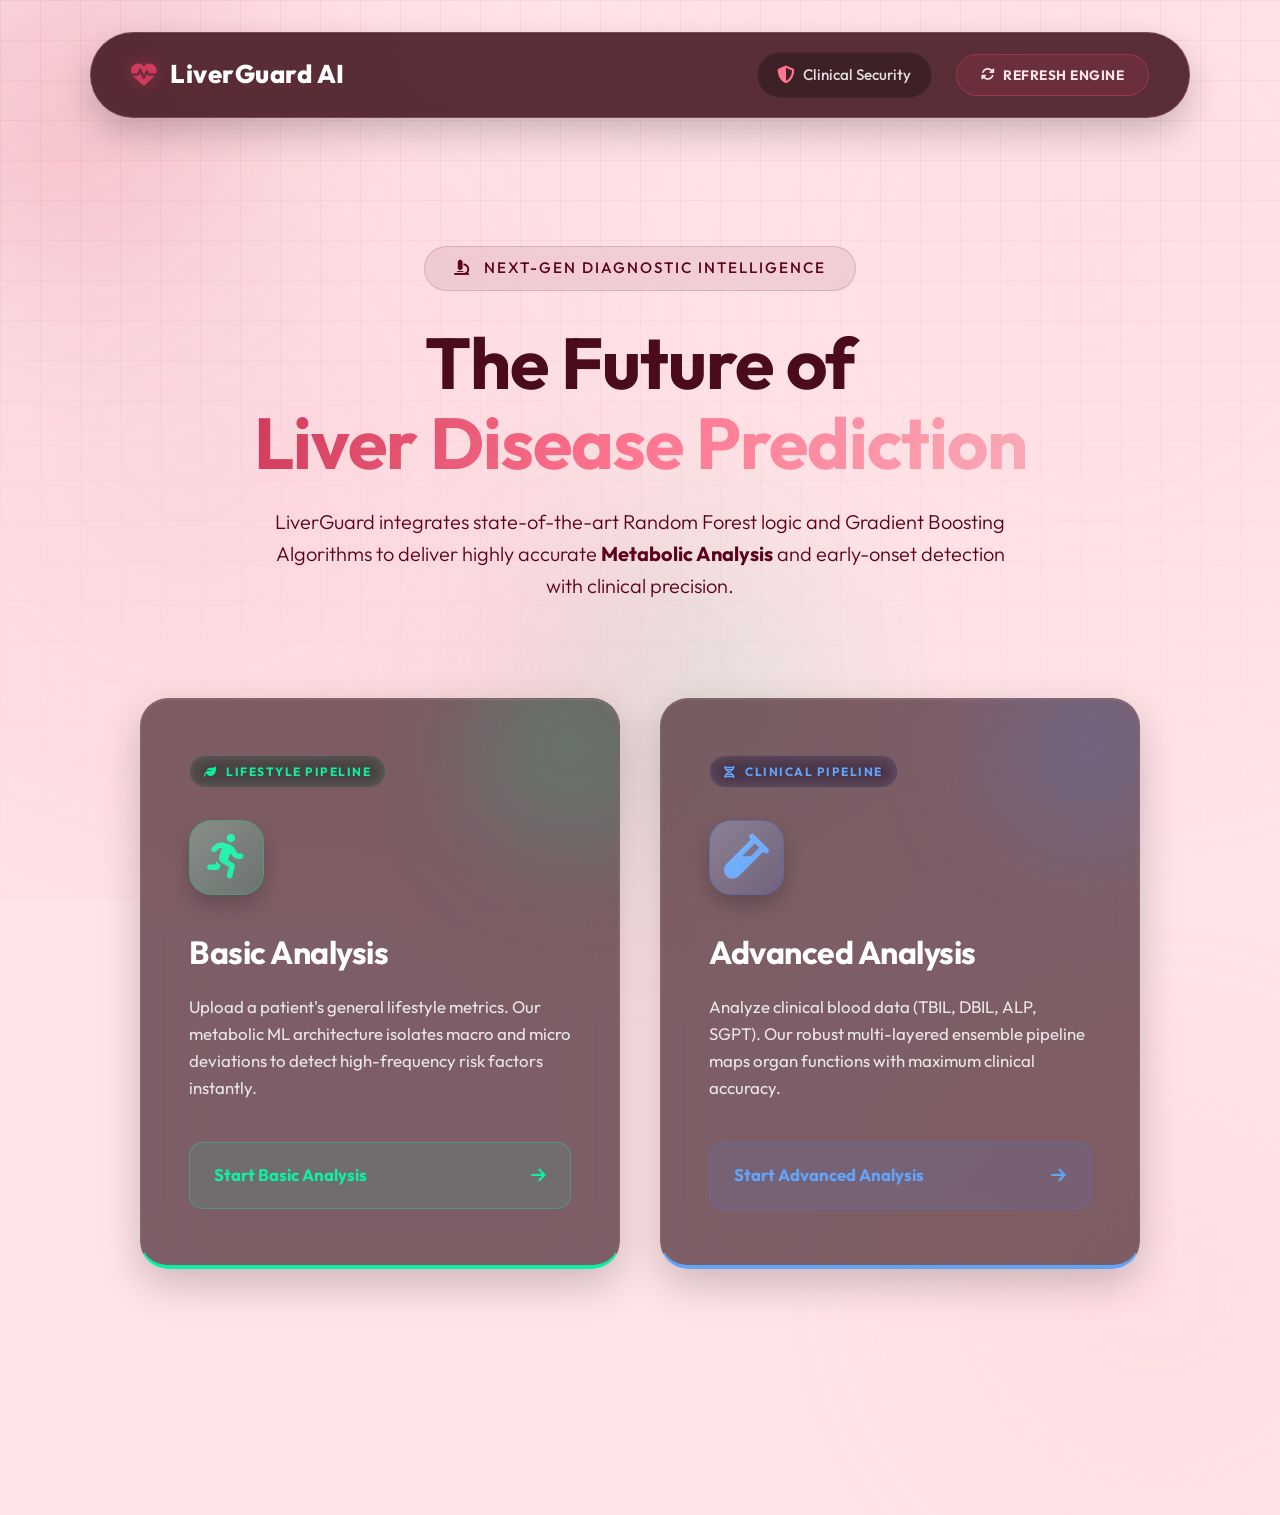
==== templates/index.html @ 9c4d7ac1 "Initial commit" ====
<!DOCTYPE html>
<html lang="en">

<head>
    <meta charset="UTF-8">
    <meta name="viewport" content="width=device-width, initial-scale=1.0">
    <title>LiverAI v2.0 - NeuroGuard Theme</title>
    <link href="https://fonts.googleapis.com/css2?family=Outfit:wght@300;400;500;600;700&display=swap" rel="stylesheet">
    <link rel="stylesheet" href="https://cdnjs.cloudflare.com/ajax/libs/font-awesome/6.4.0/css/all.min.css">
    <style>
        :root {
            --bg-main: #ffe4e8;
            --bg-dark: #5c001e;
            --card-bg: rgba(60, 15, 25, 0.95);
            --border-glass: rgba(255, 182, 193, 0.3);
            --accent: #d03b5b;
            --text-white: #ffffff;
            --text-muted: rgba(255, 255, 255, 0.85);
        }

        * {
            margin: 0;
            padding: 0;
            box-sizing: border-box;
            font-family: 'Outfit', sans-serif;
        }

        body {
            background: var(--bg-main);
            color: #4a0c1a;
            line-height: 1.6;
            overflow-x: hidden;
            position: relative;
        }

        .bg-mesh {
            position: fixed;
            top: 0;
            left: 0;
            width: 100vw;
            height: 100vh;
            background:
                radial-gradient(circle at 15% 50%, rgba(208, 59, 91, 0.08) 0%, transparent 50%),
                radial-gradient(circle at 85% 30%, rgba(255, 182, 193, 0.1) 0%, transparent 50%);
            z-index: -2;
            pointer-events: none;
        }

        .bg-grid {
            position: fixed;
            top: 0;
            left: 0;
            right: 0;
            bottom: 0;
            background-image:
                linear-gradient(rgba(208, 59, 91, 0.07) 1px, transparent 1px),
                linear-gradient(90deg, rgba(208, 59, 91, 0.07) 1px, transparent 1px);
            background-size: 40px 40px;
            z-index: -1;
            mask-image: linear-gradient(to bottom, black 0%, transparent 100%);
            -webkit-mask-image: linear-gradient(to bottom, black 0%, transparent 100%);
            pointer-events: none;
        }

        /* Floating Data Particles */
        .particles-container {
            position: fixed;
            top: 0;
            left: 0;
            width: 100vw;
            height: 100vh;
            overflow: hidden;
            z-index: 0;
            pointer-events: none;
        }

        .data-particle {
            position: absolute;
            color: rgba(208, 59, 91, 0.2);
            font-size: 1.5rem;
            animation: driftUp 15s infinite linear;
            bottom: -50px;
        }

        @keyframes driftUp {
            0% {
                transform: translateY(0) rotate(0deg);
                opacity: 0;
            }

            10% {
                opacity: 1;
            }

            90% {
                opacity: 1;
            }

            100% {
                transform: translateY(-110vh) rotate(360deg);
                opacity: 0;
            }
        }


        .orb {
            position: absolute;
            border-radius: 50%;
            filter: blur(90px);
            z-index: 0;
            animation: float 12s infinite alternate ease-in-out;
            opacity: 0.4;
            pointer-events: none;
        }

        .orb-1 {
            width: 350px;
            height: 350px;
            background: rgba(208, 59, 91, 0.4);
            top: -100px;
            left: -100px;
        }

        .orb-2 {
            width: 450px;
            height: 450px;
            background: rgba(255, 182, 193, 0.25);
            bottom: -150px;
            right: -100px;
            animation-duration: 18s;
        }

        @keyframes float {
            0% {
                transform: translateY(0px) scale(1);
            }

            100% {
                transform: translateY(40px) scale(1.1);
            }
        }

        .container {
            max-width: 1200px;
            margin: 0 auto;
            padding: 2rem;
            position: relative;
            z-index: 10;
        }

        .top-nav {
            display: flex;
            justify-content: space-between;
            align-items: center;
            padding: 1.2rem 2.5rem;
            position: relative;
            z-index: 100;
            background: rgba(60, 15, 25, 0.85);
            backdrop-filter: blur(20px);
            -webkit-backdrop-filter: blur(20px);
            box-shadow: 0 15px 35px rgba(0, 0, 0, 0.2);
            border: 1px solid rgba(255, 182, 193, 0.2);
            border-radius: 100px;
            max-width: 1100px;
            margin: 2rem auto 2rem;
            transition: all 0.4s ease;
        }

        .top-nav:hover {
            border-color: rgba(208, 59, 91, 0.5);
            box-shadow: 0 20px 40px rgba(0, 0, 0, 0.3), 0 0 20px rgba(208, 59, 91, 0.1);
        }

        .nav-brand {
            font-size: 1.6rem;
            font-weight: 800;
            display: flex;
            align-items: center;
            gap: 0.8rem;
            letter-spacing: 0.5px;
            color: #fff;
        }

        .nav-brand i {
            color: var(--accent);
            filter: drop-shadow(0 0 8px rgba(208, 59, 91, 0.4));
        }

        .hero-section {
            text-align: center;
            padding: 4rem 2rem 2rem;
            position: relative;
            z-index: 10;
        }

        @keyframes fadeInDown {
            0% {
                opacity: 0;
                transform: translateY(-40px);
            }

            100% {
                opacity: 1;
                transform: translateY(0);
            }
        }

        @keyframes fadeInUp {
            0% {
                opacity: 0;
                transform: translateY(40px);
            }

            100% {
                opacity: 1;
                transform: translateY(0);
            }
        }

        .hero-badge {
            display: inline-block;
            background: rgba(74, 0, 24, 0.08);
            border: 1px solid rgba(74, 0, 24, 0.15);
            padding: 0.6rem 1.8rem;
            border-radius: 50px;
            color: var(--bg-dark);
            font-size: 0.95rem;
            font-weight: 500;
            letter-spacing: 2px;
            text-transform: uppercase;
            margin-bottom: 2rem;
            backdrop-filter: blur(5px);
            opacity: 0;
            animation: fadeInDown 1s ease-out 0.2s forwards;
        }

        .hero-title {
            font-size: 4.5rem;
            font-weight: 700;
            line-height: 1.1;
            margin-bottom: 1.5rem;
            color: #4a0c1a;
            letter-spacing: -1px;
            opacity: 0;
            animation: fadeInDown 1s ease-out 0.4s forwards;
        }

        .glow-text {
            background: linear-gradient(110deg, #d03b5b, #ff758f, #f9a8b6, #ff758f, #d03b5b);
            background-size: 200% auto;
            -webkit-background-clip: text;
            background-clip: text;
            color: transparent;
            text-shadow: none;
            display: inline-block;
            animation: textShine 4s linear infinite;
        }

        @keyframes textShine {
            to {
                background-position: 200% center;
            }
        }

        .hero-subtitle {
            font-size: 1.25rem;
            color: #5c001e;
            max-width: 750px;
            margin: 0 auto 4rem;
            line-height: 1.6;
            font-weight: 300;
            opacity: 0;
            animation: fadeInDown 1s ease-out 0.6s forwards;
        }

        .split-dashboard {
            display: grid;
            grid-template-columns: 1fr 1fr;
            gap: 2.5rem;
            position: relative;
            z-index: 10;
            max-width: 1000px;
            margin: 0 auto 4rem;
        }

        .decision-card {
            background: rgba(40, 5, 15, 0.6);
            backdrop-filter: blur(30px);
            -webkit-backdrop-filter: blur(30px);
            border: 1px solid rgba(255, 255, 255, 0.05);
            border-radius: 28px;
            padding: 3.5rem 3rem;
            text-align: left;
            transition: all 0.5s cubic-bezier(0.175, 0.885, 0.32, 1.275);
            cursor: pointer;
            box-shadow: 0 15px 40px rgba(0, 0, 0, 0.2), inset 0 1px 2px rgba(255, 255, 255, 0.1);
            text-decoration: none;
            display: flex;
            flex-direction: column;
            position: relative;
            overflow: hidden;
            opacity: 0;
            animation: fadeInUp 1s ease-out forwards;
        }

        .decision-card:nth-child(1) {
            animation-delay: 0.8s;
        }

        .decision-card:nth-child(2) {
            animation-delay: 1.0s;
        }

        .decision-card::before {
            content: '';
            position: absolute;
            top: -50px;
            right: -50px;
            width: 200px;
            height: 200px;
            border-radius: 50%;
            filter: blur(60px);
            z-index: 0;
            opacity: 0.5;
            transition: all 0.6s ease;
        }

        .decision-card>* {
            position: relative;
            z-index: 1;
        }

        .decision-card:hover {
            transform: translateY(-15px) scale(1.02);
            box-shadow: 0 30px 60px rgba(0, 0, 0, 0.4), inset 0 1px 3px rgba(255, 255, 255, 0.2);
        }

        .decision-card:hover::before {
            transform: scale(1.5);
            opacity: 0.8;
        }

        .decision-icon {
            font-size: 2.8rem;
            margin-bottom: 2rem;
            width: 75px;
            height: 75px;
            display: flex;
            justify-content: center;
            align-items: center;
            border-radius: 22px;
            transition: all 0.4s ease;
            box-shadow: 0 10px 20px rgba(0, 0, 0, 0.2);
            position: relative;
            overflow: hidden;
        }

        .decision-icon::after {
            content: '';
            position: absolute;
            top: 0;
            left: 0;
            right: 0;
            bottom: 0;
            background: linear-gradient(135deg, rgba(255, 255, 255, 0.2) 0%, transparent 100%);
        }

        .decision-badge {
            display: inline-block;
            padding: 6px 14px;
            border-radius: 50px;
            font-size: 0.75rem;
            font-weight: 700;
            letter-spacing: 1.5px;
            text-transform: uppercase;
            margin-bottom: 2rem;
            backdrop-filter: blur(10px);
            border: 1px solid rgba(255, 255, 255, 0.1);
            align-self: flex-start;
        }

        .decision-card h2 {
            font-size: 2rem;
            color: var(--text-white);
            margin-bottom: 1rem;
            font-weight: 700;
            letter-spacing: -0.5px;
        }

        .decision-card p {
            color: var(--text-muted);
            font-size: 1.05rem;
            line-height: 1.6;
            margin-bottom: 2.5rem;
            flex-grow: 1;
        }

        .card-basic {
            border-bottom: 4px solid #0df0a4;
        }

        .card-basic::before {
            background: rgba(13, 240, 164, 0.4);
        }

        .card-basic .decision-icon {
            color: #0df0a4;
            background: rgba(13, 240, 164, 0.15);
            border: 1px solid rgba(13, 240, 164, 0.3);
        }

        .card-basic .decision-badge {
            color: #0df0a4;
            background: rgba(13, 240, 164, 0.1);
        }

        .card-basic .btn {
            background: rgba(13, 240, 164, 0.1);
            color: #0df0a4;
            border: 1px solid rgba(13, 240, 164, 0.3);
        }

        .card-basic:hover .btn {
            background: #0df0a4;
            color: #000;
            border-color: #0df0a4;
            box-shadow: 0 5px 20px rgba(13, 240, 164, 0.4);
        }

        .card-basic:hover .decision-icon {
            transform: scale(1.1);
        }

        .card-advanced {
            border-bottom: 4px solid #60a5fa;
        }

        .card-advanced::before {
            background: rgba(59, 130, 246, 0.4);
        }

        .card-advanced .decision-icon {
            color: #60a5fa;
            background: rgba(59, 130, 246, 0.15);
            border: 1px solid rgba(59, 130, 246, 0.3);
        }

        .card-advanced .decision-badge {
            color: #60a5fa;
            background: rgba(59, 130, 246, 0.1);
        }

        .card-advanced .btn {
            background: rgba(59, 130, 246, 0.1);
            color: #60a5fa;
            border: 1px solid rgba(59, 130, 246, 0.3);
        }

        .card-advanced:hover .btn {
            background: #3b82f6;
            color: #fff;
            border-color: #3b82f6;
            box-shadow: 0 5px 20px rgba(59, 130, 246, 0.4);
        }

        .card-advanced:hover .decision-icon {
            transform: scale(1.1);
        }

        .btn {
            display: inline-flex;
            justify-content: space-between;
            align-items: center;
            width: 100%;
            padding: 1.2rem 1.5rem;
            border-radius: 14px;
            font-weight: 700;
            font-size: 1.05rem;
            transition: all 0.3s ease;
        }

        .btn i {
            transition: transform 0.3s ease;
        }

        .decision-card:hover .btn i {
            transform: translateX(8px);
        }

        @media(max-width: 900px) {
            .split-dashboard {
                grid-template-columns: 1fr;
                max-width: 500px;
            }

            .hero-title {
                font-size: 3rem;
            }

            .hero-section {
                padding: 2rem 1rem;
            }
        }
    </style>
</head>

<body>
    <!-- Elevated Animated Background -->
    <div class="bg-mesh"></div>
    <div class="bg-grid"></div>
    <div class="orb orb-1"></div>
    <div class="orb orb-2"></div>

    <div class="particles-container">
        <!-- Generates animated floating tech/medical icons in the background -->
        <i class="fas fa-plus data-particle" style="left: 10%; animation-duration: 18s; animation-delay: 0s;"></i>
        <i class="fas fa-circle-notch data-particle"
            style="left: 25%; animation-duration: 22s; animation-delay: 4s; font-size: 1rem;"></i>
        <i class="fas fa-heartbeat data-particle"
            style="left: 45%; animation-duration: 15s; animation-delay: 2s; font-size: 2rem;"></i>
        <i class="fas fa-dna data-particle" style="left: 65%; animation-duration: 25s; animation-delay: 8s;"></i>
        <i class="fas fa-plus data-particle"
            style="left: 85%; animation-duration: 19s; animation-delay: 1s; font-size: 1.2rem;"></i>
        <i class="fas fa-microscope data-particle"
            style="left: 75%; animation-duration: 21s; animation-delay: 6s; opacity: 0.15;"></i>
    </div>

    <nav class="top-nav">
        <div class="nav-brand"><i class="fas fa-heartbeat"></i> <span>LiverGuard AI</span></div>
        <div style="display: flex; align-items: center; gap: 1.5rem;">
            <div
                style="font-size: 0.95rem; color: var(--text-muted); font-weight: 500; display: flex; align-items: center; gap: 0.5rem; background: rgba(0,0,0,0.3); padding: 0.6rem 1.2rem; border-radius: 50px; border: 1px solid rgba(255,255,255,0.05);">
                <i class="fas fa-shield-alt" style="color: #ff758f; font-size: 1.1rem;"></i> <span>Clinical
                    Security</span>
            </div>
            <button onclick="window.location.reload(true);"
                style="background: rgba(208, 59, 91, 0.15); border: 1px solid rgba(208, 59, 91, 0.5); color: #ffe4e8; padding: 0.7rem 1.5rem; border-radius: 50px; font-size: 0.85rem; font-weight: 700; cursor: pointer; transition: all 0.3s ease; display: flex; align-items: center; gap: 0.5rem; letter-spacing: 0.5px;">
                <i class="fas fa-sync-alt"></i> REFRESH ENGINE
            </button>
        </div>
    </nav>

    <main class="container">
        <div class="hero-section">
            <div class="hero-badge"><i class="fas fa-microscope" style="margin-right: 8px;"></i> Next-Gen Diagnostic
                Intelligence</div>
            <h1 class="hero-title">
                The Future of <br><span class="glow-text">Liver Disease Prediction</span>
            </h1>
            <p class="hero-subtitle">
                LiverGuard integrates state-of-the-art Random Forest logic and Gradient Boosting Algorithms to deliver
                highly accurate <strong>Metabolic Analysis</strong> and early-onset detection with clinical precision.
            </p>
        </div>

        <div class="split-dashboard">
            <!-- Basic Selection -->
            <a href="/basic" class="decision-card card-basic">
                <div class="decision-badge"><i class="fas fa-leaf" style="margin-right: 5px;"></i> Lifestyle Pipeline
                </div>
                <div class="decision-icon">
                    <i class="fas fa-running"></i>
                </div>
                <h2>Basic Analysis</h2>
                <p>Upload a patient's general lifestyle metrics. Our metabolic ML architecture isolates macro and micro
                    deviations to detect high-frequency risk factors instantly.</p>
                <div class="btn">Start Basic Analysis <i class="fas fa-arrow-right"></i></div>
            </a>

            <!-- Advanced Selection -->
            <a href="/advanced" class="decision-card card-advanced">
                <div class="decision-badge"><i class="fas fa-dna" style="margin-right: 5px;"></i> Clinical Pipeline
                </div>
                <div class="decision-icon">
                    <i class="fas fa-vial"></i>
                </div>
                <h2>Advanced Analysis</h2>
                <p>Analyze clinical blood data (TBIL, DBIL, ALP, SGPT). Our robust multi-layered ensemble pipeline maps
                    organ functions with maximum clinical accuracy.</p>
                <div class="btn">Start Advanced Analysis <i class="fas fa-arrow-right"></i></div>
            </a>
        </div>
    </main>

    <!-- Interactive Mouse Glow -->
    <div id="blob"></div>
    <style>
        #blob {
            background-color: white;
            height: 300px;
            aspect-ratio: 1;
            position: absolute;
            left: 50%;
            top: 50%;
            translate: -50% -50%;
            border-radius: 50%;
            background: linear-gradient(to right, rgba(255, 117, 143, 0.4), rgba(13, 240, 164, 0.4));
            animation: rotate 20s infinite;
            opacity: 0.6;
            filter: blur(100px);
            z-index: 0;
            pointer-events: none;
            transition: opacity 0.3s;
        }

        @keyframes rotate {
            from {
                rotate: 0deg;
            }

            50% {
                scale: 1 1.5;
            }

            to {
                rotate: 360deg;
            }
        }
    </style>
    <script>
        const blob = document.getElementById("blob");
        document.body.onpointermove = event => {
            const { clientX, clientY } = event;
            blob.animate({
                left: `${clientX}px`,
                top: `${clientY}px`
            }, { duration: 3000, fill: "forwards", easing: "ease" });
        }
    </script>
</body>

</html>
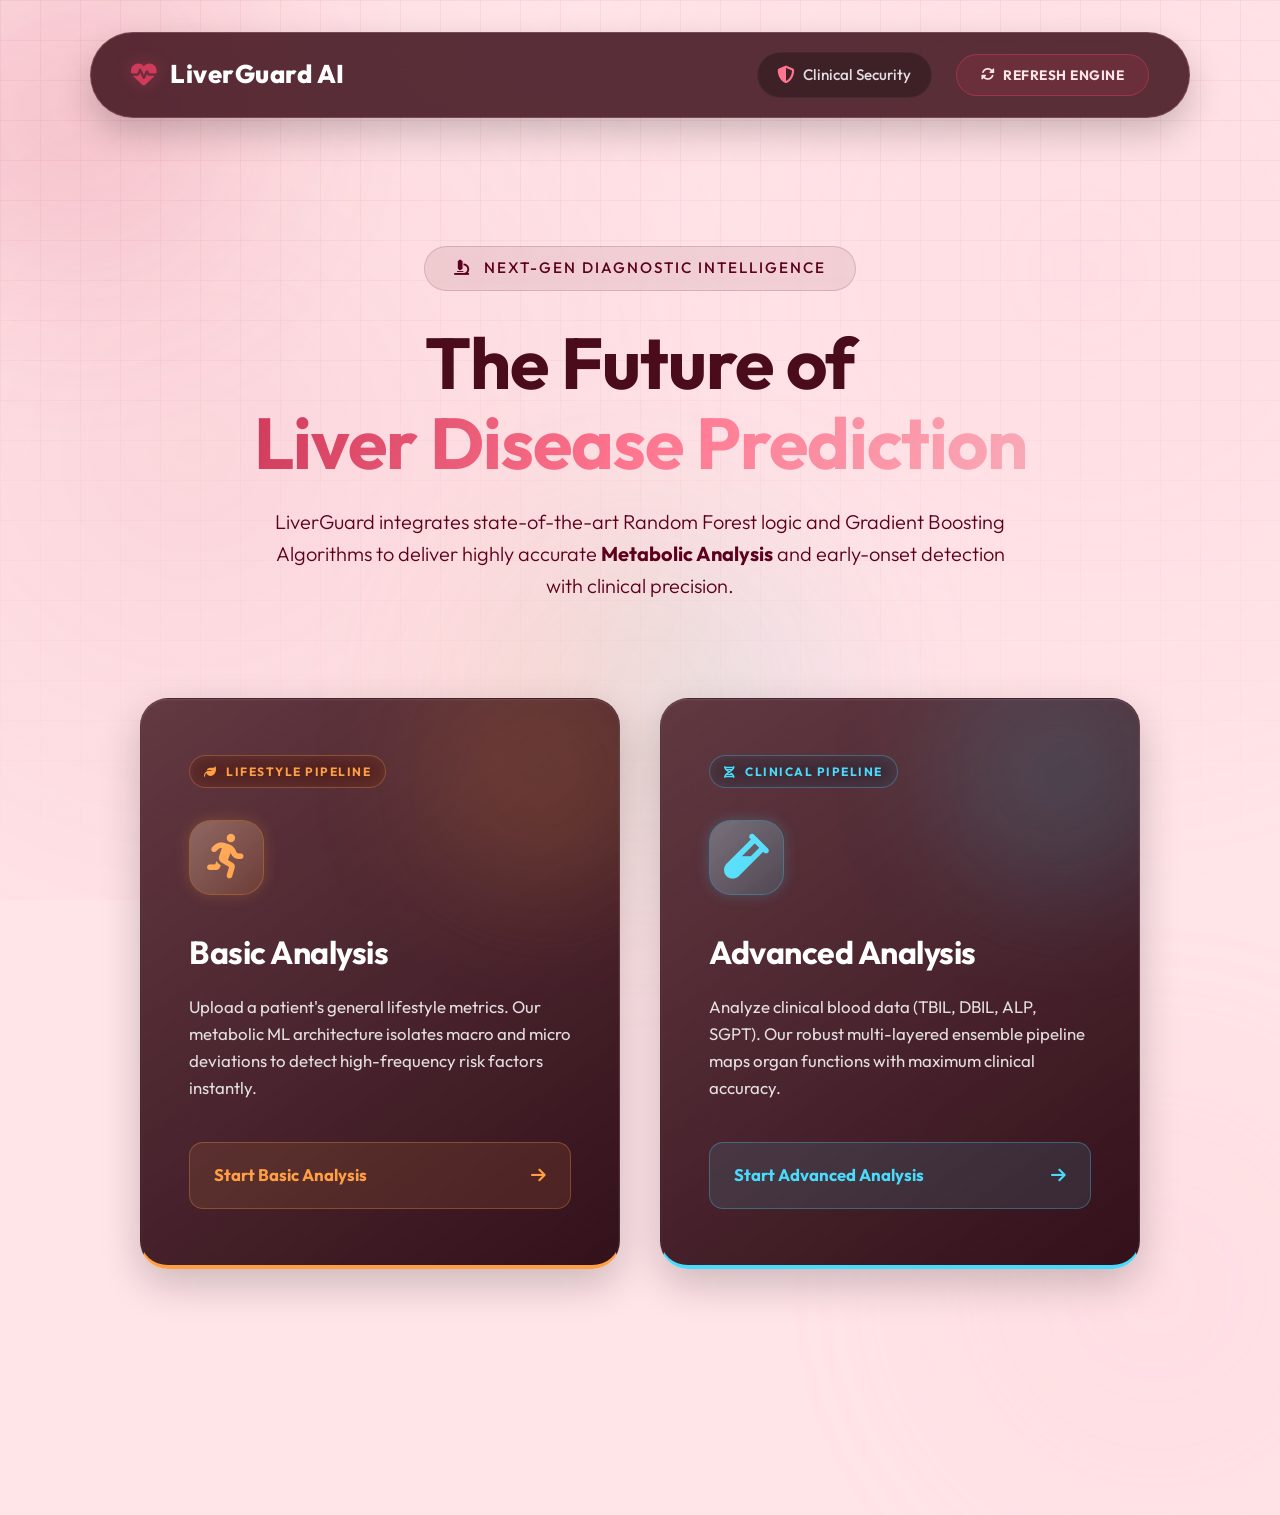
==== commit d8464b92: "UI Update: Improve decision cards styling and colors in lobby page" ====
--- a/templates/index.html
+++ b/templates/index.html
@@ -396,75 +396,85 @@
         }
 
         .card-basic {
-            border-bottom: 4px solid #0df0a4;
+            border-bottom: 4px solid #ff9f43;
+            background: linear-gradient(145deg, rgba(60, 15, 25, 0.8) 0%, rgba(40, 5, 15, 0.95) 100%);
         }
 
         .card-basic::before {
-            background: rgba(13, 240, 164, 0.4);
+            background: rgba(255, 159, 67, 0.3);
+            width: 250px;
+            height: 250px;
         }
 
         .card-basic .decision-icon {
-            color: #0df0a4;
-            background: rgba(13, 240, 164, 0.15);
-            border: 1px solid rgba(13, 240, 164, 0.3);
+            color: #ff9f43;
+            background: rgba(255, 159, 67, 0.15);
+            border: 1px solid rgba(255, 159, 67, 0.3);
+            box-shadow: 0 0 15px rgba(255, 159, 67, 0.2);
         }
 
         .card-basic .decision-badge {
-            color: #0df0a4;
-            background: rgba(13, 240, 164, 0.1);
+            color: #ff9f43;
+            background: rgba(255, 159, 67, 0.1);
+            border: 1px solid rgba(255, 159, 67, 0.3);
         }
 
         .card-basic .btn {
-            background: rgba(13, 240, 164, 0.1);
-            color: #0df0a4;
-            border: 1px solid rgba(13, 240, 164, 0.3);
+            background: rgba(255, 159, 67, 0.1);
+            color: #ff9f43;
+            border: 1px solid rgba(255, 159, 67, 0.3);
         }
 
         .card-basic:hover .btn {
-            background: #0df0a4;
-            color: #000;
-            border-color: #0df0a4;
-            box-shadow: 0 5px 20px rgba(13, 240, 164, 0.4);
+            background: linear-gradient(135deg, #ff9f43, #feca57);
+            color: #2c000e;
+            border-color: #ff9f43;
+            box-shadow: 0 5px 20px rgba(255, 159, 67, 0.4);
         }
 
         .card-basic:hover .decision-icon {
-            transform: scale(1.1);
+            transform: scale(1.1) rotate(5deg);
         }
 
         .card-advanced {
-            border-bottom: 4px solid #60a5fa;
+            border-bottom: 4px solid #48dbfb;
+            background: linear-gradient(145deg, rgba(60, 15, 25, 0.8) 0%, rgba(40, 5, 15, 0.95) 100%);
         }
 
         .card-advanced::before {
-            background: rgba(59, 130, 246, 0.4);
+            background: rgba(72, 219, 251, 0.3);
+            width: 250px;
+            height: 250px;
         }
 
         .card-advanced .decision-icon {
-            color: #60a5fa;
-            background: rgba(59, 130, 246, 0.15);
-            border: 1px solid rgba(59, 130, 246, 0.3);
+            color: #48dbfb;
+            background: rgba(72, 219, 251, 0.15);
+            border: 1px solid rgba(72, 219, 251, 0.3);
+            box-shadow: 0 0 15px rgba(72, 219, 251, 0.2);
         }
 
         .card-advanced .decision-badge {
-            color: #60a5fa;
-            background: rgba(59, 130, 246, 0.1);
+            color: #48dbfb;
+            background: rgba(72, 219, 251, 0.1);
+            border: 1px solid rgba(72, 219, 251, 0.3);
         }
 
         .card-advanced .btn {
-            background: rgba(59, 130, 246, 0.1);
-            color: #60a5fa;
-            border: 1px solid rgba(59, 130, 246, 0.3);
+            background: rgba(72, 219, 251, 0.1);
+            color: #48dbfb;
+            border: 1px solid rgba(72, 219, 251, 0.3);
         }
 
         .card-advanced:hover .btn {
-            background: #3b82f6;
-            color: #fff;
-            border-color: #3b82f6;
-            box-shadow: 0 5px 20px rgba(59, 130, 246, 0.4);
+            background: linear-gradient(135deg, #48dbfb, #0abde3);
+            color: #2c000e;
+            border-color: #48dbfb;
+            box-shadow: 0 5px 20px rgba(72, 219, 251, 0.4);
         }
 
         .card-advanced:hover .decision-icon {
-            transform: scale(1.1);
+            transform: scale(1.1) rotate(-5deg);
         }
 
         .btn {
@@ -594,7 +604,7 @@
             top: 50%;
             translate: -50% -50%;
             border-radius: 50%;
-            background: linear-gradient(to right, rgba(255, 117, 143, 0.4), rgba(13, 240, 164, 0.4));
+            background: linear-gradient(to right, rgba(255, 159, 67, 0.4), rgba(72, 219, 251, 0.4));
             animation: rotate 20s infinite;
             opacity: 0.6;
             filter: blur(100px);
